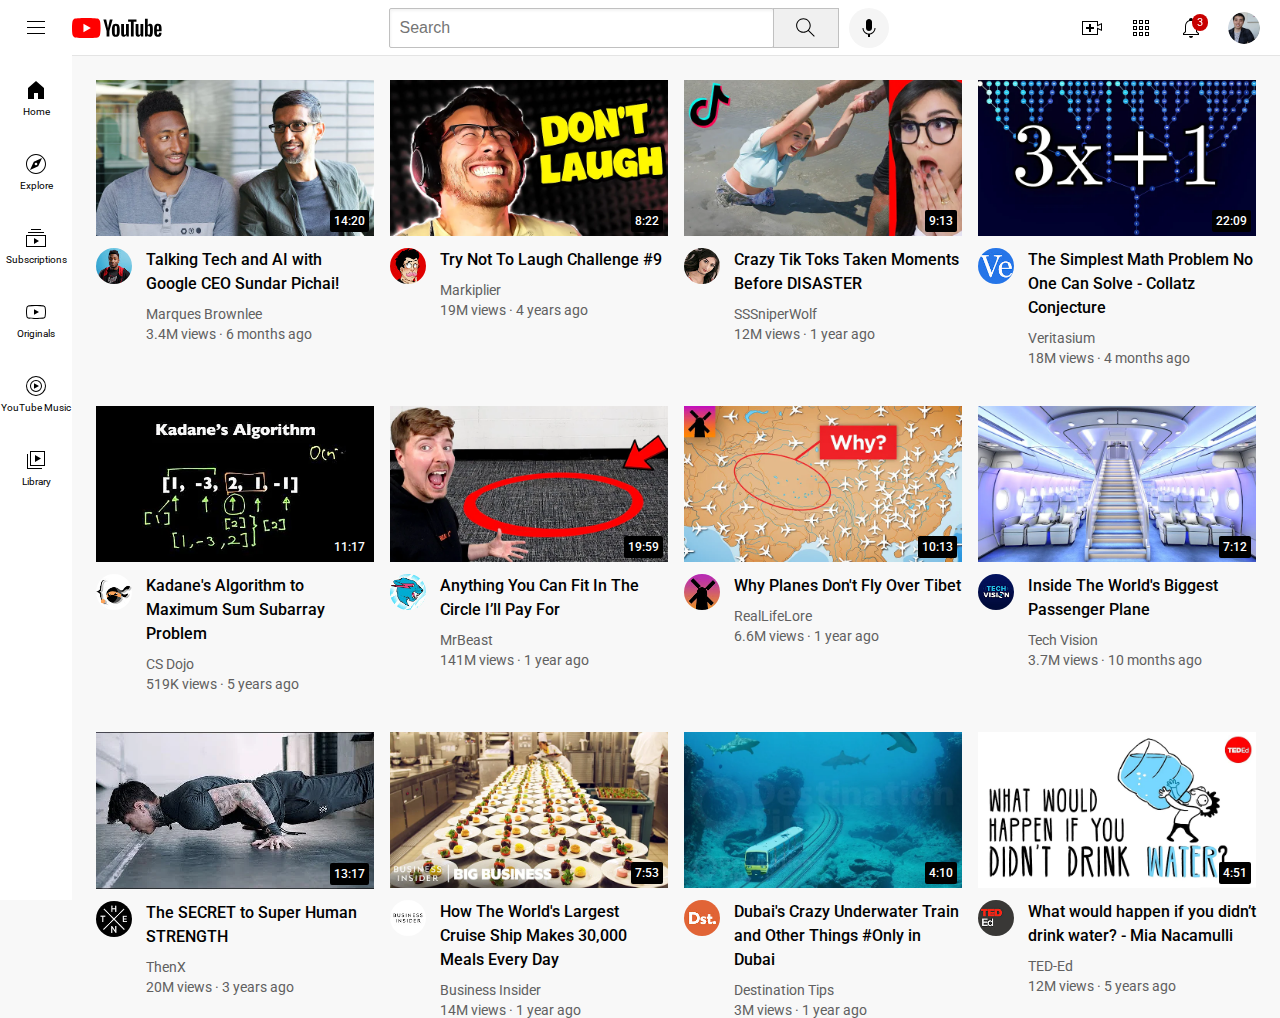
==== index.html @ ec0308f3 "Rename youtube.html to index.html" ====
<!DOCTYPE html>
<html>
  <head>
    <title>YouTube.com Clone</title>

    <link rel="preconnect" href="https://fonts.googleapis.com">
    <link rel="preconnect" href="https://fonts.gstatic.com" crossorigin>
    <link href="https://fonts.googleapis.com/css2?family=Roboto:wght@400;500;700&display=swap" rel="stylesheet">

    <link rel="stylesheet" href="styles/general.css">
    <link rel="stylesheet" href="styles/header.css">
    <link rel="stylesheet" href="styles/video.css">
    <link rel="stylesheet" href="styles/sidebar.css">
  </head>
  <body>
    <header class="header">
      <div class="left-section">
        <img class="hamburger-menu" src="icons/hamburger-menu.svg">
        <img class="youtube-logo" src="icons/youtube-logo.svg">
      </div>
      <div class="middle-section">
        <input class="search-bar" type="text" placeholder="Search">
        <button class="search-button">
          <img class="search-icon" src="icons/search.svg">
          <div class="tooltip">Search</div>
        </button>
        <!-- Put position absolute inside position relative -->
        <button class="voice-search-button">
          <img class="voice-search-icon" src="icons/voice-search-icon.svg">
          <div class="tooltip">Search with your voice</div>
        </button>
      </div>
      <div class="right-section">
        <div class="upload-icon-container">
          <img class="upload-icon" src="icons/upload.svg">
          <div class="tooltip">Create</div>
        </div>
        <div class="youtube-apps-icon-container">
          <img class="youtube-apps-icon" src="icons/youtube-apps.svg">
          <div class="tooltip">YouTube Apps</div>
        </div>
        <div class="notifications-icon-container">
          <img class="notifications-icon" src="icons/notifications.svg">
          <div class="notifications-count">3</div>
          <div class="tooltip">Notifications</div>
        </div>
        <img class="current-user-picture" src="channel-pictures/my-channel.jpeg">
      </div>
    </header>

    <nav class="sidebar">
      <div class="sidebar-link">
        <img src="icons/home.svg">
        <div>Home</div>
      </div>
      <div class="sidebar-link">
        <img src="icons/explore.svg">
        <div>Explore</div>
      </div>
      <div class="sidebar-link">
        <img src="icons/subscriptions.svg">
        <div>Subscriptions</div>
      </div>
      <div class="sidebar-link">
        <img src="icons/originals.svg">
        <div>Originals</div>
      </div>
      <div class="sidebar-link">
        <img src="icons/youtube-music.svg">
        <div>YouTube Music</div>
      </div>
      <div class="sidebar-link">
        <img src="icons/library.svg">
        <div>Library</div>
      </div>
    </nav>

    <main>
      <section class="video-grid">
        <div class="video-preview">
          <div class="thumbnail-row">
            <img class="thumbnail" src="thumbnails/thumbnail-1.webp">
            <div class="video-time">14:20</div>
          </div>
          <div class="video-info-grid">
            <div class="channel-picture">
              <img class="profile-picture" src="channel-pictures/channel-1.jpeg">
            </div>
            <div class="video-info">
              <p class="video-title">
                Talking Tech and AI with Google CEO Sundar Pichai!
              </p>
              <p class="video-author">
                Marques Brownlee
              </p>
              <p class="video-stats">
                3.4M views &#183; 6 months ago
              </p>
            </div>
          </div>
        </div>

        <div class="video-preview">
          <div class="thumbnail-row">
            <img class="thumbnail" src="thumbnails/thumbnail-2.webp">
            <div class="video-time">8:22</div>
          </div>
          <div class="video-info-grid">
            <div class="channel-picture">
              <img class="profile-picture" src="channel-pictures/channel-2.jpeg">
            </div>
            <div class="video-info">
              <p class="video-title">
                Try Not To Laugh Challenge #9
              </p>
              <p class="video-author">
                Markiplier
              </p>
              <p class="video-stats">
                19M views &#183; 4 years ago
              </p>
            </div>
          </div>
        </div>

        <div class="video-preview">
          <div class="thumbnail-row">
            <img class="thumbnail" src="thumbnails/thumbnail-3.webp">
            <div class="video-time">9:13</div>
          </div>
          <div class="video-info-grid">
            <div class="channel-picture">
              <img class="profile-picture" src="channel-pictures/channel-3.jpeg">
            </div>
            <div class="video-info">
              <p class="video-title">
                Crazy Tik Toks Taken Moments Before DISASTER
              </p>
              <p class="video-author">
                SSSniperWolf
              </p>
              <p class="video-stats">
                12M views &#183; 1 year ago
              </p>
            </div>
          </div>
        </div>

        <div class="video-preview">
          <div class="thumbnail-row">
            <img class="thumbnail" src="thumbnails/thumbnail-4.webp">
            <div class="video-time">22:09</div>
          </div>
          <div class="video-info-grid">
            <div class="channel-picture">
              <img class="profile-picture" src="channel-pictures/channel-4.jpeg">
            </div>
            <div class="video-info">
              <p class="video-title">
                The Simplest Math Problem No One Can Solve - Collatz Conjecture
              </p>
              <p class="video-author">
                Veritasium
              </p>
              <p class="video-stats">
                18M views &#183; 4 months ago
              </p>
            </div>
          </div>
        </div>

        <div class="video-preview">
          <div class="thumbnail-row">
            <img class="thumbnail" src="thumbnails/thumbnail-5.webp">
            <div class="video-time">11:17</div>
          </div>
          <div class="video-info-grid">
            <div class="channel-picture">
              <img class="profile-picture" src="channel-pictures/channel-5.jpeg">
            </div>
            <div class="video-info">
              <p class="video-title">
                Kadane's Algorithm to Maximum Sum Subarray Problem
              </p>
              <p class="video-author">
                CS Dojo
              </p>
              <p class="video-stats">
                519K views &#183; 5 years ago
              </p>
            </div>
          </div>
        </div>

        <div class="video-preview">
          <div class="thumbnail-row">
            <img class="thumbnail" src="thumbnails/thumbnail-6.webp">
            <div class="video-time">19:59</div>
          </div>
          <div class="video-info-grid">
            <div class="channel-picture">
              <img class="profile-picture" src="channel-pictures/channel-6.jpeg">
            </div>
            <div class="video-info">
              <p class="video-title">
                Anything You Can Fit In The Circle I’ll Pay For
              </p>
              <p class="video-author">
                MrBeast
              </p>
              <p class="video-stats">
                141M views &#183; 1 year ago
              </p>
            </div>
          </div>
        </div>

        <div class="video-preview">
          <div class="thumbnail-row">
            <img class="thumbnail" src="thumbnails/thumbnail-7.webp">
            <div class="video-time">10:13</div>
          </div>
          <div class="video-info-grid">
            <div class="channel-picture">
              <img class="profile-picture" src="channel-pictures/channel-7.jpeg">
            </div>
            <div class="video-info">
              <p class="video-title">
                Why Planes Don't Fly Over Tibet
              </p>
              <p class="video-author">
                RealLifeLore
              </p>
              <p class="video-stats">
                6.6M views &#183; 1 year ago
              </p>
            </div>
          </div>
        </div>

        <div class="video-preview">
          <div class="thumbnail-row">
            <img class="thumbnail" src="thumbnails/thumbnail-8.webp">
            <div class="video-time">7:12</div>
          </div>
          <div class="video-info-grid">
            <div class="channel-picture">
              <img class="profile-picture" src="channel-pictures/channel-8.jpeg">
            </div>
            <div class="video-info">
              <p class="video-title">
                Inside The World's Biggest Passenger Plane
              </p>
              <p class="video-author">
                Tech Vision
              </p>
              <p class="video-stats">
                3.7M views &#183; 10 months ago
              </p>
            </div>
          </div>
        </div>

        <div class="video-preview">
          <div class="thumbnail-row">
            <img class="thumbnail" src="thumbnails/thumbnail-9.webp">
            <div class="video-time">13:17</div>
          </div>
          <div class="video-info-grid">
            <div class="channel-picture">
              <img class="profile-picture" src="channel-pictures/channel-9.jpeg">
            </div>
            <div class="video-info">
              <p class="video-title">
                The SECRET to Super Human STRENGTH
              </p>
              <p class="video-author">
                ThenX
              </p>
              <p class="video-stats">
                20M views &#183; 3 years ago
              </p>
            </div>
          </div>
        </div>

        <div class="video-preview">
          <div class="thumbnail-row">
            <img class="thumbnail" src="thumbnails/thumbnail-10.webp">
            <div class="video-time">7:53</div>
          </div>
          <div class="video-info-grid">
            <div class="channel-picture">
              <img class="profile-picture" src="channel-pictures/channel-10.jpeg">
            </div>
            <div class="video-info">
              <p class="video-title">
                How The World's Largest Cruise Ship Makes 30,000 Meals Every Day
              </p>
              <p class="video-author">
                Business Insider
              </p>
              <p class="video-stats">
                14M views &#183; 1 year ago
              </p>
            </div>
          </div>
        </div>

        <div class="video-preview">
          <div class="thumbnail-row">
            <img class="thumbnail" src="thumbnails/thumbnail-11.webp">
            <div class="video-time">4:10</div>
          </div>
          <div class="video-info-grid">
            <div class="channel-picture">
              <img class="profile-picture" src="channel-pictures/channel-11.jpeg">
            </div>
            <div class="video-info">
              <p class="video-title">
                Dubai's Crazy Underwater Train and Other Things #Only in Dubai
              </p>
              <p class="video-author">
                Destination Tips
              </p>
              <p class="video-stats">
                3M views &#183; 1 year ago
              </p>
            </div>
          </div>
        </div>

        <div class="video-preview">
          <div class="thumbnail-row">
            <img class="thumbnail" src="thumbnails/thumbnail-12.webp">
            <div class="video-time">4:51</div>
          </div>
          <div class="video-info-grid">
            <div class="channel-picture">
              <img class="profile-picture" src="channel-pictures/channel-12.jpeg">
            </div>
            <div class="video-info">
              <p class="video-title">
                What would happen if you didn’t drink water? - Mia Nacamulli
              </p>
              <p class="video-author">
                TED-Ed
              </p>
              <p class="video-stats">
                12M views &#183; 5 years ago
              </p>
            </div>
          </div>
        </div>
      </section>
    </main>
  </body>
</html>
---- styles/general.css ----
p {
  margin-top: 0;
  margin-bottom: 0;
}

body {
  /* This style below will be inherited */
  font-family: Roboto, Arial;
  margin: 0;
  padding-top: 80px;
  padding-left: 96px;
  padding-right: 24px;
  background-color: rgb(248, 248, 248);
}
---- styles/header.css ----
.header {
  height: 55px;

  display: flex;
  flex-direction: row;
  justify-content: space-between;

  position: fixed;
  top: 0;
  left: 0;
  right: 0;
  z-index: 100;

  background-color: white;
  border-bottom-width: 1px;
  border-bottom-style: solid;
  border-bottom-color: rgb(228, 228, 228);
}

.left-section {
  display: flex;
  align-items: center;
}

.hamburger-menu {
  height: 24px;
  margin-left: 24px;
  margin-right: 24px;
}

.youtube-logo {
  height: 20px;
}

.middle-section {
  flex: 1;
  margin-left: 70px;
  margin-right: 35px;
  max-width: 500px;
  display: flex;
  align-items: center;
}

.search-bar {
  flex: 1;
  height: 36px;
  padding-left: 10px;
  font-size: 16px;
  border: 1px solid rgb(192, 192, 192);
  border-radius: 2px;
  box-shadow: inset 1px 2px 3px rgba(0, 0, 0, 0.05);
  width: 0;
}

.search-bar::placeholder {
  font-size: 16px;
}

.search-button {
  height: 40px;
  width: 66px;
  background-color: rgb(240, 240, 240);
  border-width: 1px;
  border-style: solid;
  border-color: rgb(192, 192, 192);
  margin-left: -1px;
  margin-right: 10px;
}

.search-button,
.voice-search-button,
.upload-icon-container {
  display: flex;
  justify-content: center;
  align-items: center;
  position: relative;
}

.search-button .tooltip,
.voice-search-button .tooltip,
.upload-icon-container .tooltip {
  position: absolute;
  background-color: gray;
  color: white;
  padding-top: 4px;
  padding-bottom: 4px;
  padding-left: 8px;
  padding-right: 8px;
  border-radius: 2px;
  font-size: 12px;
  bottom: -30px;
  opacity: 0;
  transition: opacity 0.15s;
  pointer-events: none;
  white-space: nowrap;
}

.search-button:hover .tooltip,
.voice-search-button:hover .tooltip,
.upload-icon-container:hover .tooltip {
  opacity: 1;
}

.search-icon {
  height: 25px;
}

.voice-search-button {
  height: 40px;
  width: 40px;
  border-radius: 20px;
  border: none;
  background-color: rgb(245, 245, 245);
}

.voice-search-icon {
  height: 24px;
}

.right-section {
  width: 180px;
  margin-right: 20px;
  display: flex;
  align-items: center;
  justify-content: space-between;
  flex-shrink: 0;
}

.upload-icon {
  height: 24px;
}

.youtube-apps-icon {
  height: 24px;
}

.notifications-icon {
  height: 24px;
}

.notifications-icon-container {
  position: relative;
}

.notifications-count {
  position: absolute;
  top: -2px;
  right: -5px;
  background-color: rgb(200, 0, 0);
  color: white;
  font-size: 11px;
  padding-left: 5px;
  padding-right: 5px;
  padding-top: 2px;
  padding-bottom: 2px;
  border-radius: 10px;
}

.current-user-picture {
  height: 32px;
  border-radius: 16px;
}

.search-button,
.voice-search-button,
.upload-icon-container,
.youtube-apps-icon-container,
.notifications-icon-container {
  display: flex;
  justify-content: center;
  align-items: center;
  position: relative;
  cursor: pointer;
}

.search-button .tooltip,
.voice-search-button .tooltip,
.upload-icon-container .tooltip,
.youtube-apps-icon-container .tooltip,
.notifications-icon-container .tooltip {
  font-family: Roboto, Arial;
  position: absolute;
  background-color: gray;
  color: white;
  padding-top: 4px;
  padding-bottom: 4px;
  padding-left: 8px;
  padding-right: 8px;
  border-radius: 2px;
  font-size: 12px;
  bottom: -30px;
  opacity: 0;
  transition: opacity 0.15s;
  pointer-events: none;
  white-space: nowrap;
}

.search-button:hover .tooltip,
.voice-search-button:hover .tooltip,
.upload-icon-container:hover .tooltip,
.youtube-apps-icon-container:hover .tooltip,
.notifications-icon-container:hover .tooltip {
  opacity: 1;
}
---- styles/video.css ----
.thumbnail {
  width: 100%;
}

.video-title {
  margin-top: 0;
  font-size: 14px;
  font-weight: 500;
  line-height: 20px;
  margin-bottom: 10px;
}

.video-info-grid {
  display: grid;
  grid-template-columns: 50px 1fr;
}

.profile-picture {
  width: 36px;
  border-radius: 50px;
}

.thumbnail-row {
  margin-bottom: 8px;
  position: relative;
}

.video-author,
.video-stats {
  font-size: 12px;
  color: rgb(96, 96, 96);
}

.video-author {
  margin-bottom: 4px;
}

@media (min-width: 1000px) {
  .video-title {
    font-size: 16px;
    line-height: 24px;
  }
}

@media (min-width: 1000px) {
  .video-author,
  .video-stats {
    font-size: 14px;
  }
}

.video-grid {
  display: grid;
  grid-template-columns: 1fr 1fr 1fr;
  column-gap: 16px;
  row-gap: 40px;
}

@media (max-width: 750px) {
  .video-grid {
    grid-template-columns: 1fr 1fr;
  }
}

@media (min-width: 751px) and (max-width: 999px) {
  .video-grid {
    grid-template-columns: 1fr 1fr 1fr;
  }
}

@media (min-width: 1000px) {
  .video-grid {
    grid-template-columns: 1fr 1fr 1fr 1fr;
  }
}

.video-time {
  font-size: 12px;
  font-weight: 500;
  padding: 4px;
  border-radius: 2px;
  background-color: black;
  color: white;
  position: absolute;
  bottom: 8px;
  right: 5px;
}
---- styles/sidebar.css ----
.sidebar {
  position: fixed;
  left: 0;
  bottom: 0;
  top: 55px;
  background-color: white;
  width: 72px;
  z-index: 200;
  padding-top: 5px;
}

.sidebar-link {
  height: 74px;
  display: flex;
  justify-content: center;
  align-items: center;
  flex-direction: column;
  cursor: pointer;
}

.sidebar-link:hover {
  background-color: rgb(235, 235, 235);
}

.sidebar-link img {
  height: 24px;
  margin-bottom: 4px;
}

.sidebar-link div {
  font-size: 10px;
}
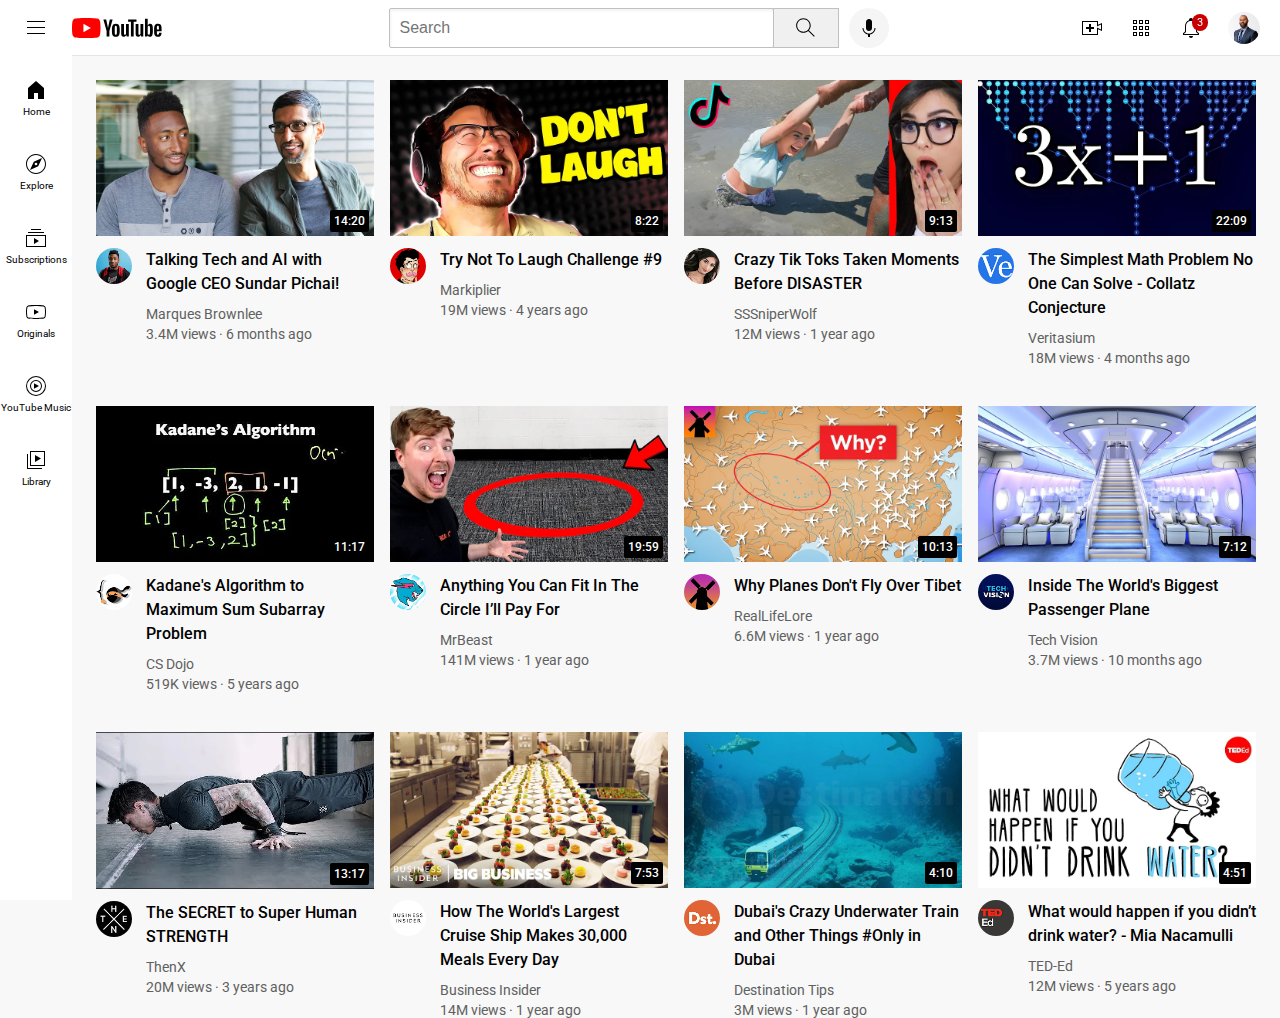
==== commit 10bdc9c8: "Update index.html" ====
--- a/index.html
+++ b/index.html
@@ -44,7 +44,7 @@
           <div class="notifications-count">3</div>
           <div class="tooltip">Notifications</div>
         </div>
-        <img class="current-user-picture" src="channel-pictures/my-channel.jpeg">
+        <img class="current-user-picture" src="channel-pictures/nadeem.jpg">
       </div>
     </header>
 
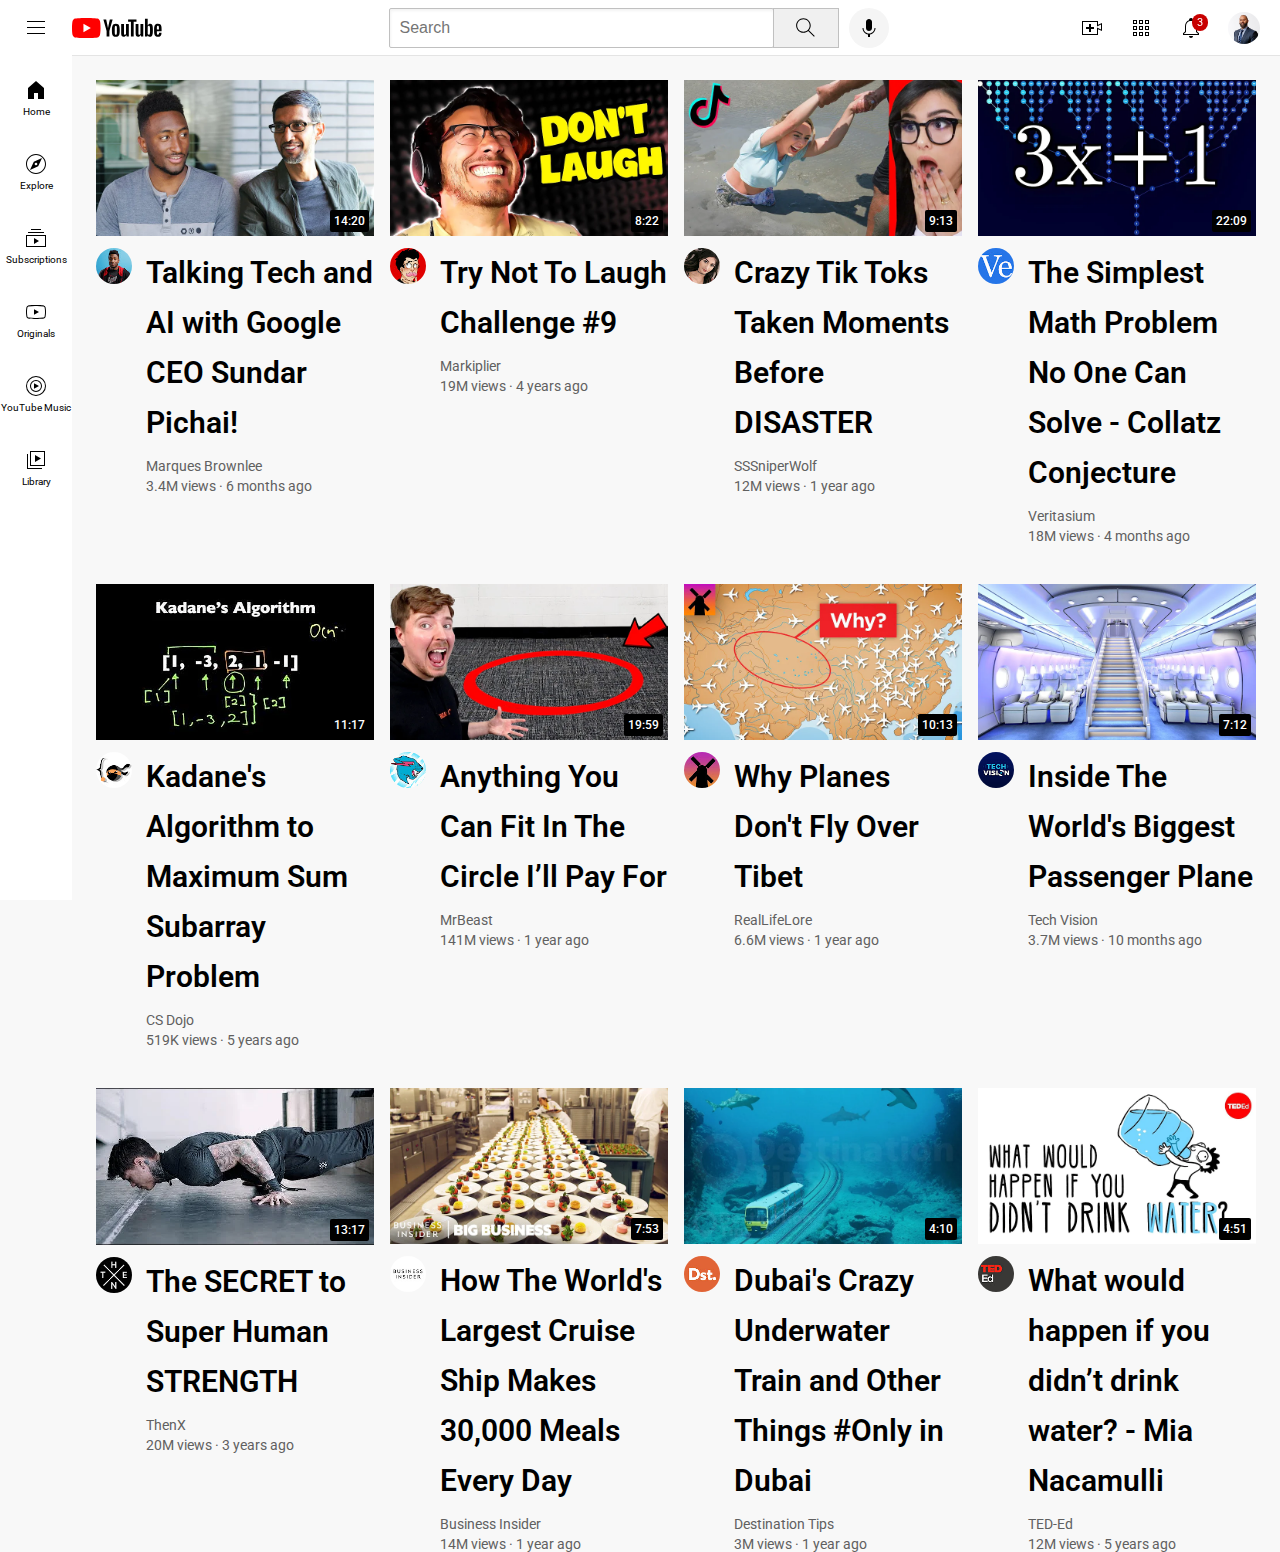
==== commit d83df05d: "Update index.html" ====
--- a/index.html
+++ b/index.html
@@ -7,10 +7,13 @@
     <link rel="preconnect" href="https://fonts.gstatic.com" crossorigin>
     <link href="https://fonts.googleapis.com/css2?family=Roboto:wght@400;500;700&display=swap" rel="stylesheet">
 
+    
     <link rel="stylesheet" href="styles/general.css">
     <link rel="stylesheet" href="styles/header.css">
     <link rel="stylesheet" href="styles/video.css">
     <link rel="stylesheet" href="styles/sidebar.css">
+    <link rel="stylesheet" href="styles/js-testing.css">
+    
   </head>
   <body>
     <header class="header">
--- a/styles/js-testing.css
+++ b/styles/js-testing.css
@@ -0,0 +1,7 @@
+.video-title {
+    margin-top: 0;
+    font-size: 30px;
+    font-weight: 600;
+    line-height: 50px;
+    margin-bottom: 10px;
+  }
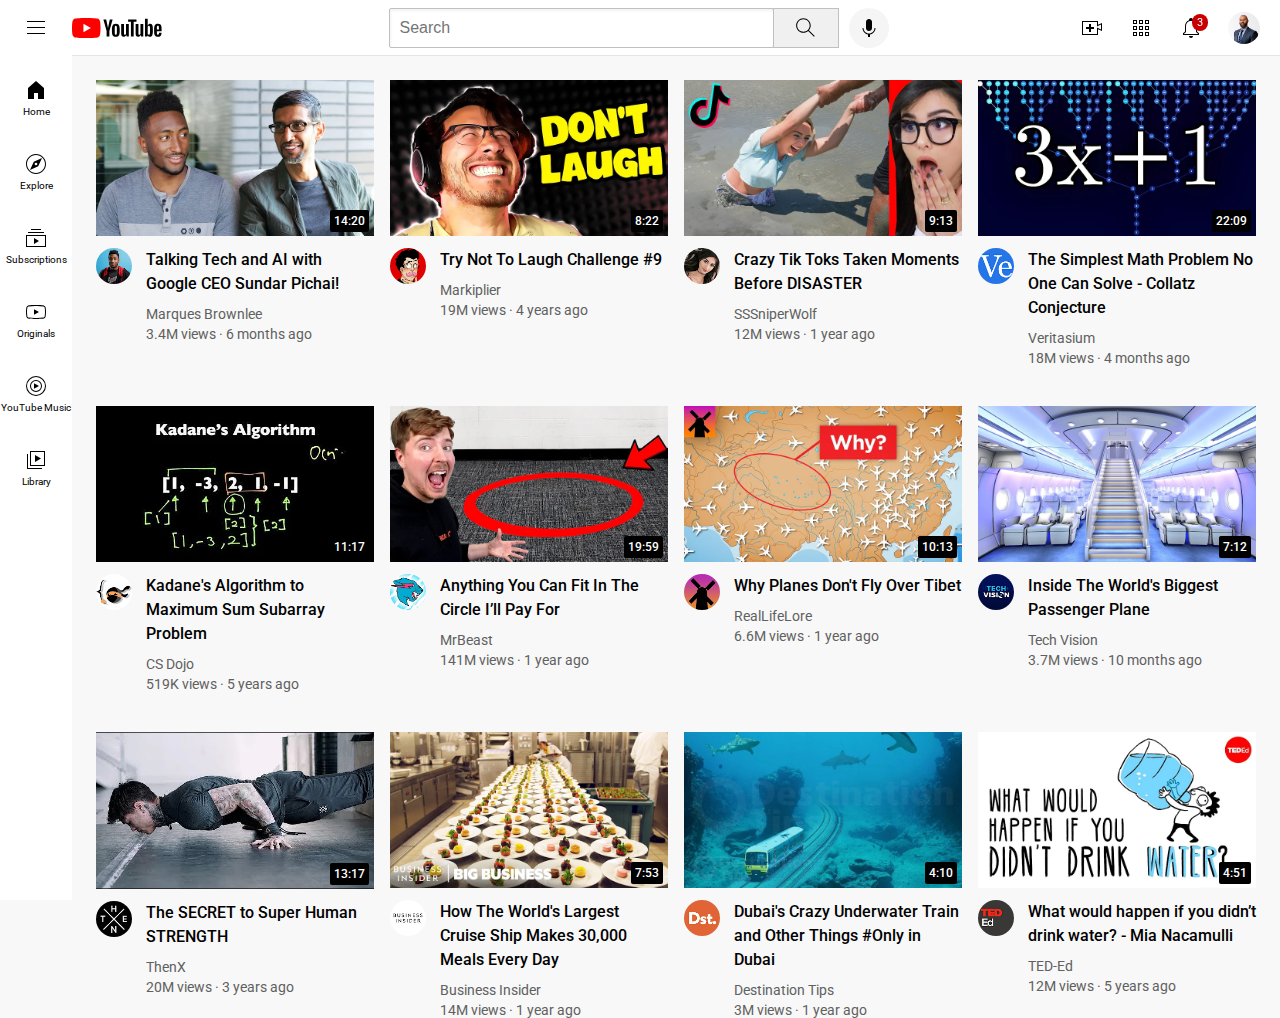
==== commit b2e09105: "Update index.html" ====
--- a/index.html
+++ b/index.html
@@ -7,12 +7,12 @@
     <link rel="preconnect" href="https://fonts.gstatic.com" crossorigin>
     <link href="https://fonts.googleapis.com/css2?family=Roboto:wght@400;500;700&display=swap" rel="stylesheet">
 
-    
+    <link rel="stylesheet" href="styles/js-testing.css">
     <link rel="stylesheet" href="styles/general.css">
     <link rel="stylesheet" href="styles/header.css">
     <link rel="stylesheet" href="styles/video.css">
     <link rel="stylesheet" href="styles/sidebar.css">
-    <link rel="stylesheet" href="styles/js-testing.css">
+    
     
   </head>
   <body>
--- a/styles/js-testing.css
+++ b/styles/js-testing.css
@@ -1,7 +1,7 @@
 .video-title {
-    margin-top: 0;
-    font-size: 30px;
-    font-weight: 600;
-    line-height: 50px;
-    margin-bottom: 10px;
-  }
+  margin-top: 0;
+  font-size: 100px;
+  font-weight: 500;
+  line-height: 20px;
+  margin-bottom: 10px;
+}
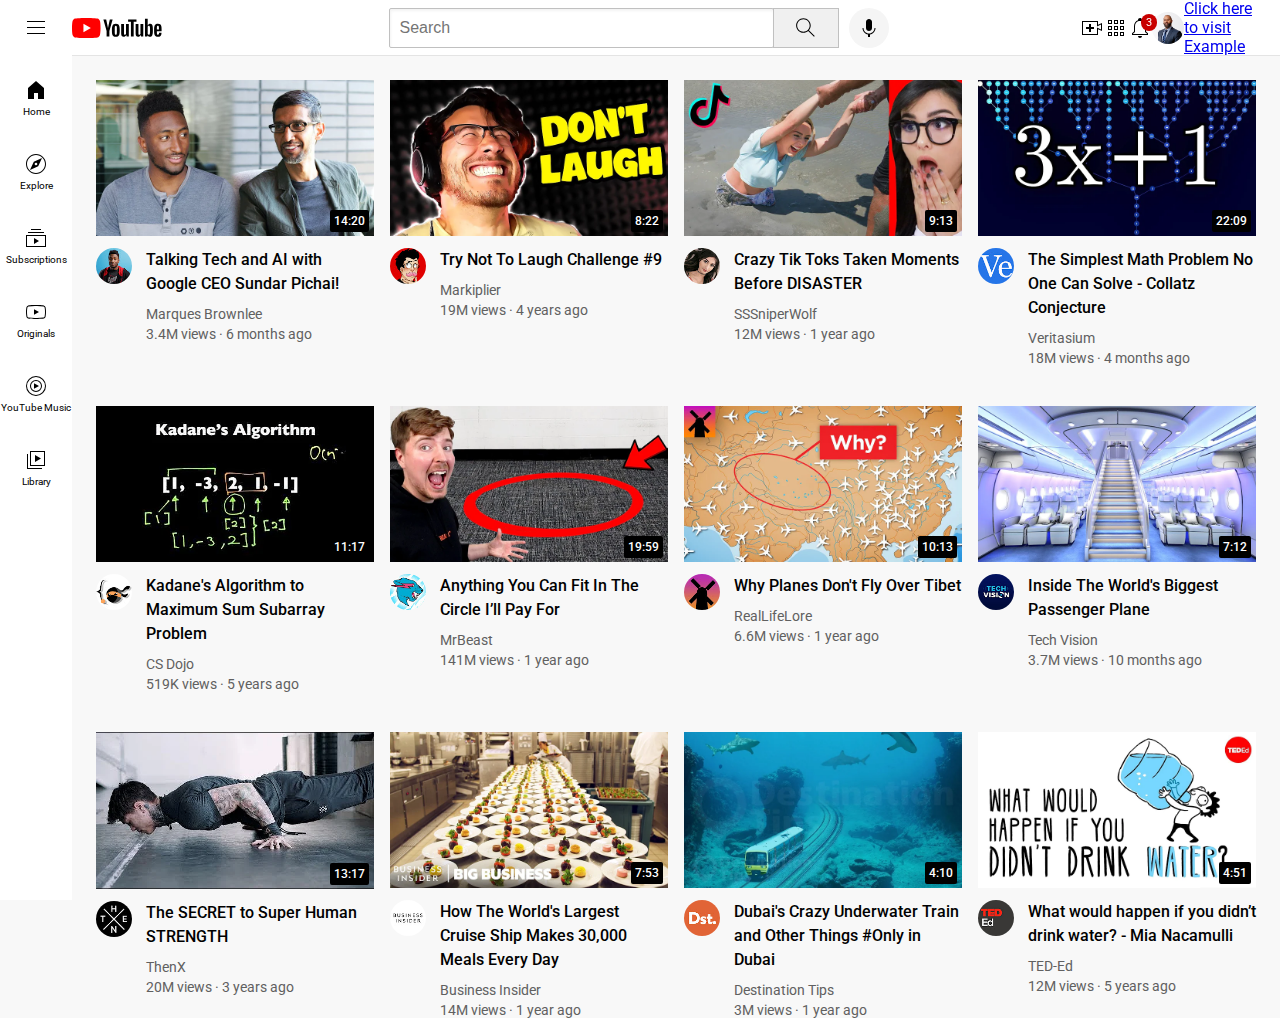
==== commit ce6f8c74: "Update index.html" ====
--- a/index.html
+++ b/index.html
@@ -48,6 +48,8 @@
           <div class="tooltip">Notifications</div>
         </div>
         <img class="current-user-picture" src="channel-pictures/nadeem.jpg">
+          <a href="styles/testing.html">Click here to visit Example</a>
+        
       </div>
     </header>
 
